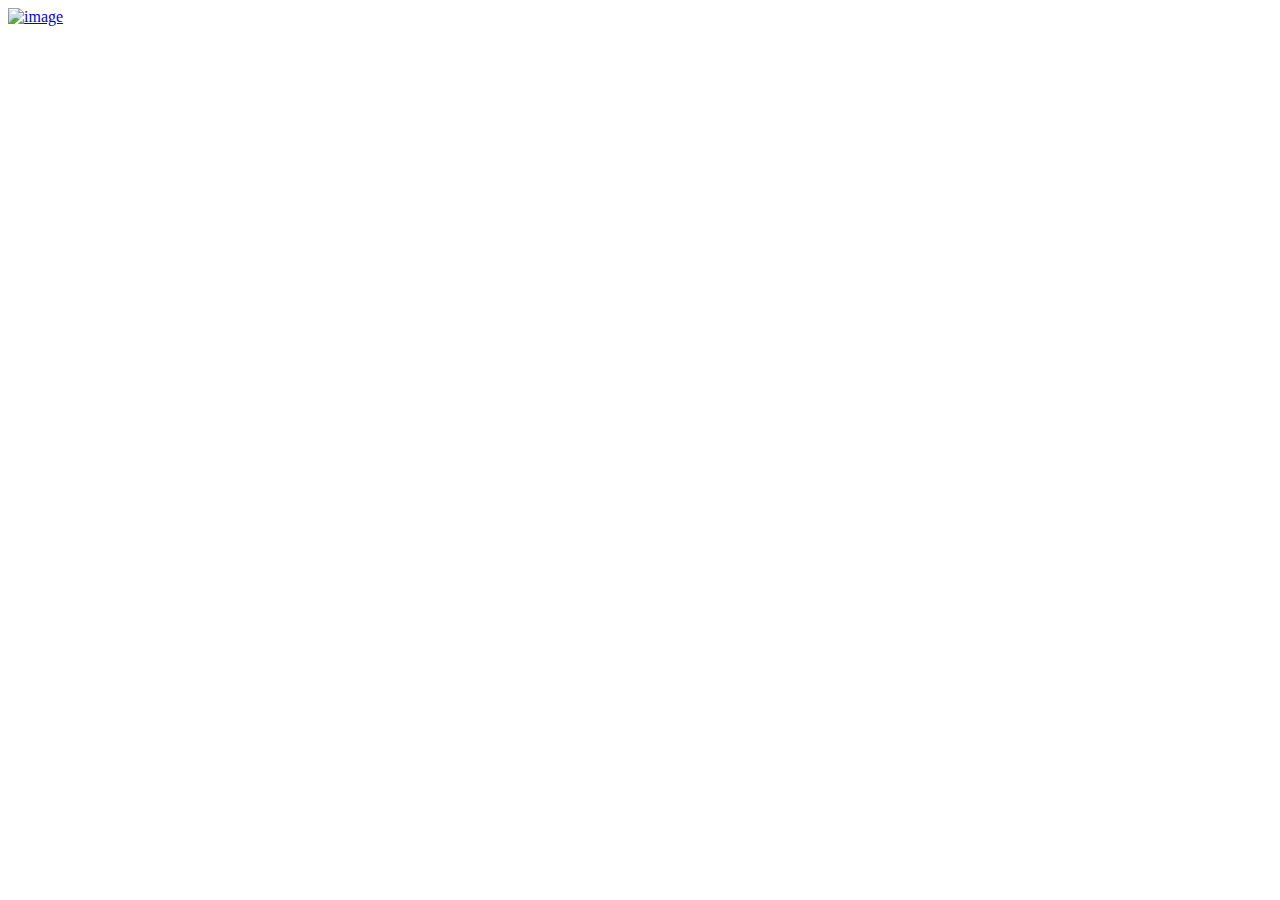
==== index.html @ 3bd7fd86 "Add files via upload" ====
<!doctype html>
<html lang="en">

<head>
    <!-- Required meta tags -->
    <meta charset="utf-8">
    <meta name="viewport" content="width=device-width, initial-scale=1">

    <!-- Bootstrap CSS -->
    <link href="https://cdn.jsdelivr.net/npm/bootstrap@5.0.2/dist/css/bootstrap.min.css" rel="stylesheet" integrity="sha384-EVSTQN3/azprG1Anm3QDgpJLIm9Nao0Yz1ztcQTwFspd3yD65VohhpuuCOmLASjC" crossorigin="anonymous">

    <title>UBUNTU GLOBAL</title>
    <link rel="stylesheet" href="./style.css">
</head>

<body>
    <div class="container-fluid main-body">
        <div class="image-container">
            <a href="./secondpage.html">
                <img src="./images/Home.jpg" class="img-fluid" alt="image">
            </a>
        </div>


    </div>
    <script src="https://cdn.jsdelivr.net/npm/bootstrap@5.0.2/dist/js/bootstrap.bundle.min.js" integrity="sha384-MrcW6ZMFYlzcLA8Nl+NtUVF0sA7MsXsP1UyJoMp4YLEuNSfAP+JcXn/tWtIaxVXM" crossorigin="anonymous"></script>

    <!-- Option 2: Separate Popper and Bootstrap JS -->
    <!--
    <script src="https://cdn.jsdelivr.net/npm/@popperjs/core@2.9.2/dist/umd/popper.min.js" integrity="sha384-IQsoLXl5PILFhosVNubq5LC7Qb9DXgDA9i+tQ8Zj3iwWAwPtgFTxbJ8NT4GN1R8p" crossorigin="anonymous"></script>
    <script src="https://cdn.jsdelivr.net/npm/bootstrap@5.0.2/dist/js/bootstrap.min.js" integrity="sha384-cVKIPhGWiC2Al4u+LWgxfKTRIcfu0JTxR+EQDz/bgldoEyl4H0zUF0QKbrJ0EcQF" crossorigin="anonymous"></script>
    -->
</body>

</html>
---- style.css ----
a {
    width: 100%;
}

a img {
    width: 100%;
}
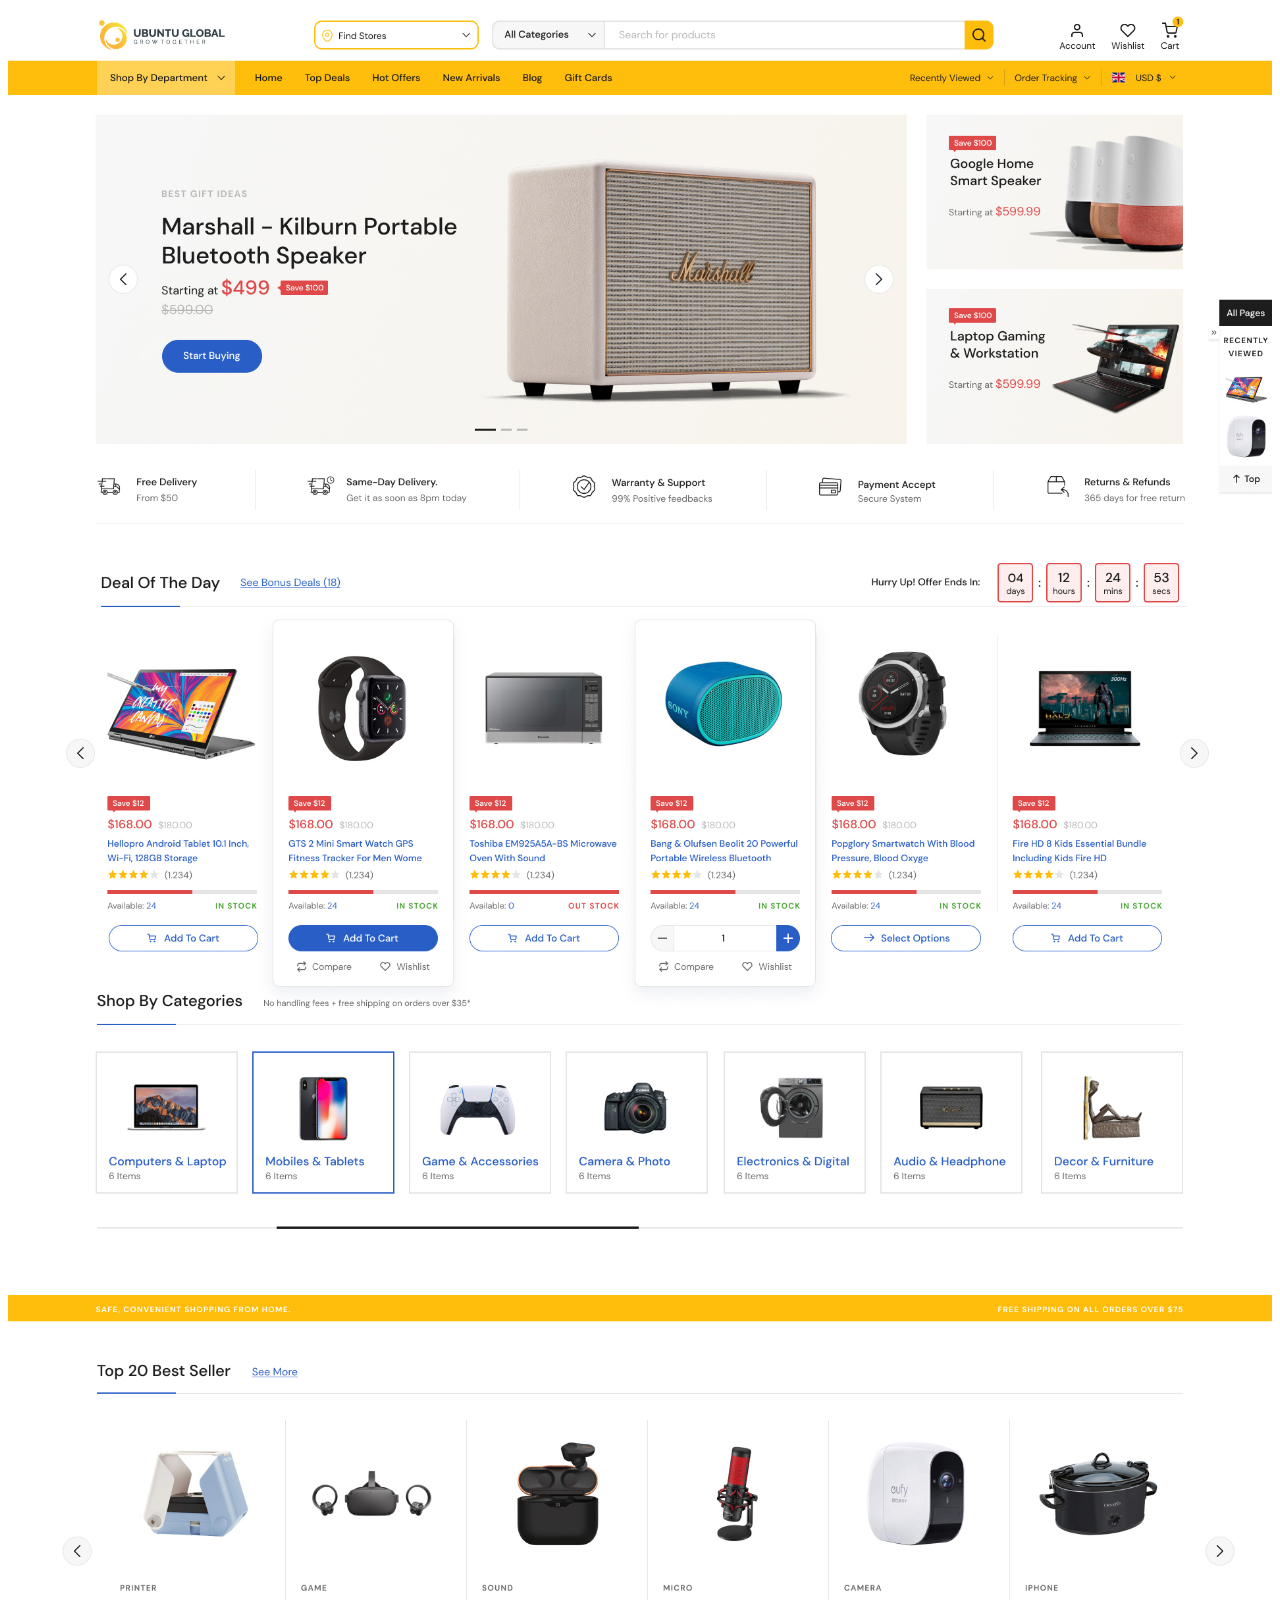
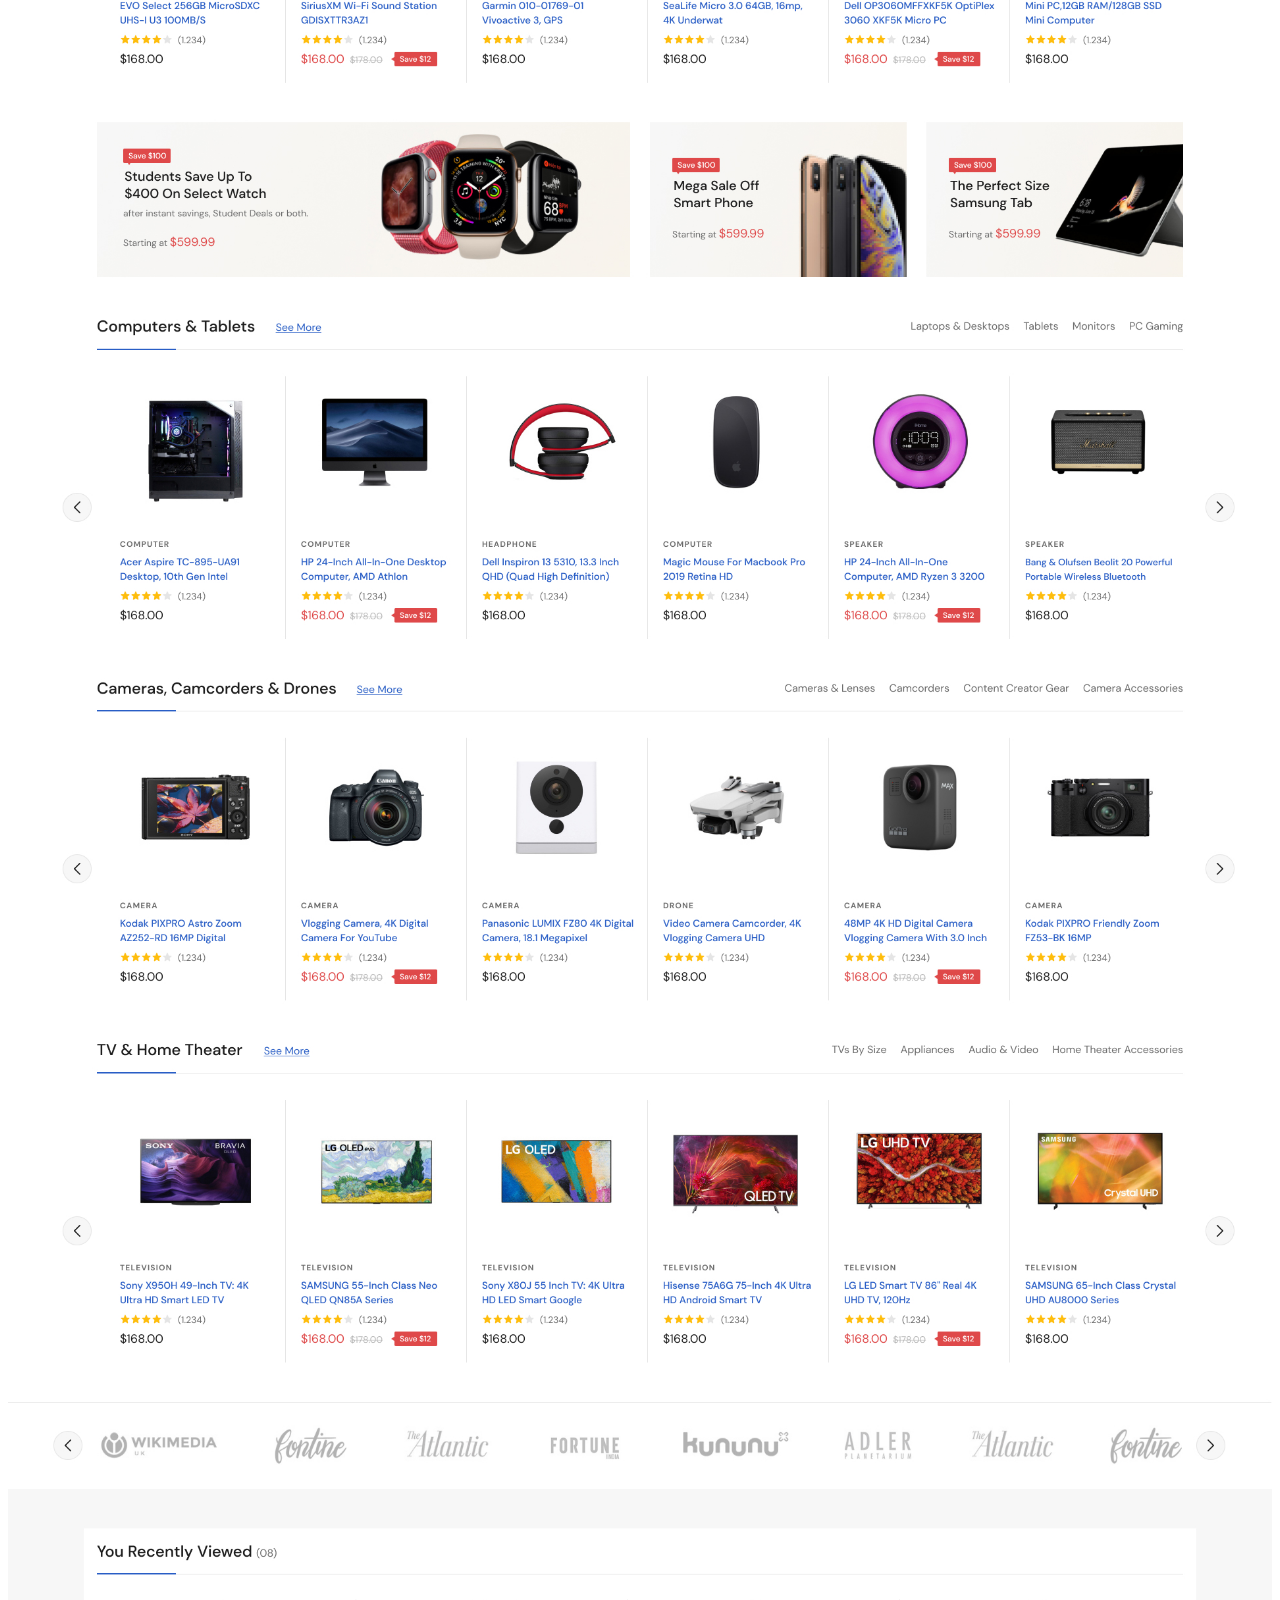
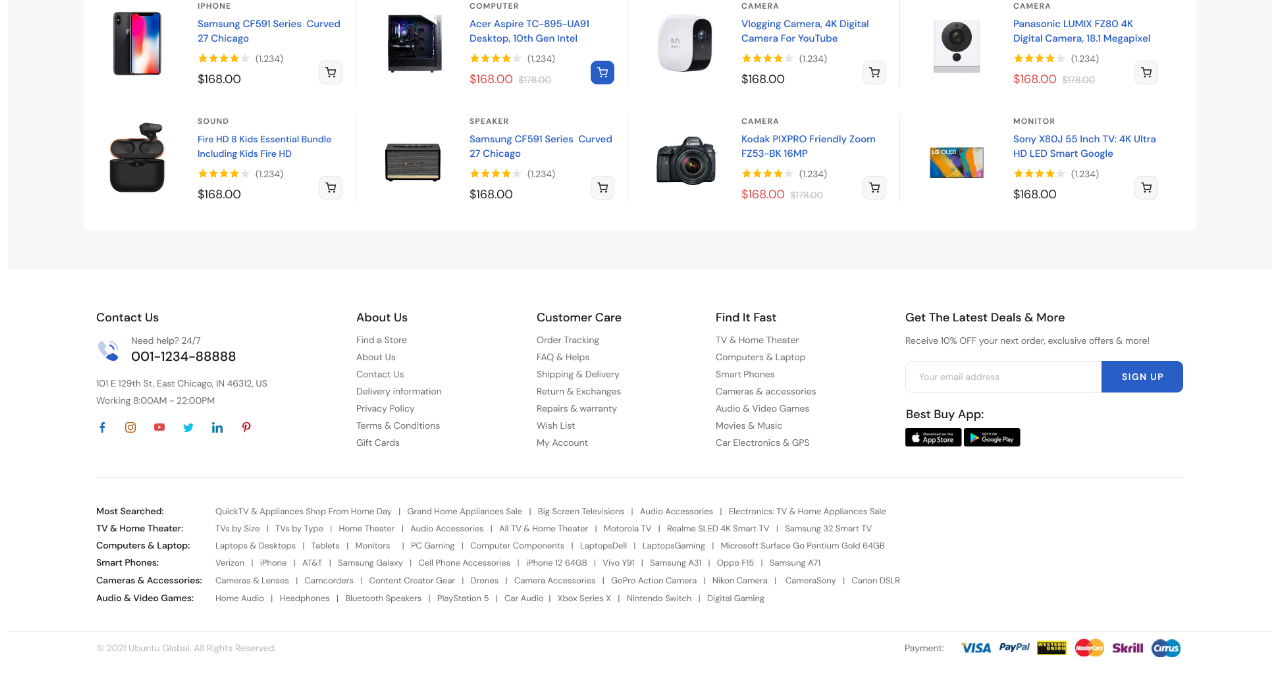
==== commit 1d3f40f0: "Update index.html" ====
--- a/index.html
+++ b/index.html
@@ -17,7 +17,7 @@
     <div class="container-fluid main-body">
         <div class="image-container">
             <a href="./secondpage.html">
-                <img src="./images/Home.jpg" class="img-fluid" alt="image">
+                <img src="Home.jpg" class="img-fluid" alt="image">
             </a>
         </div>
 
@@ -32,4 +32,4 @@
     -->
 </body>
 
-</html>+</html>
